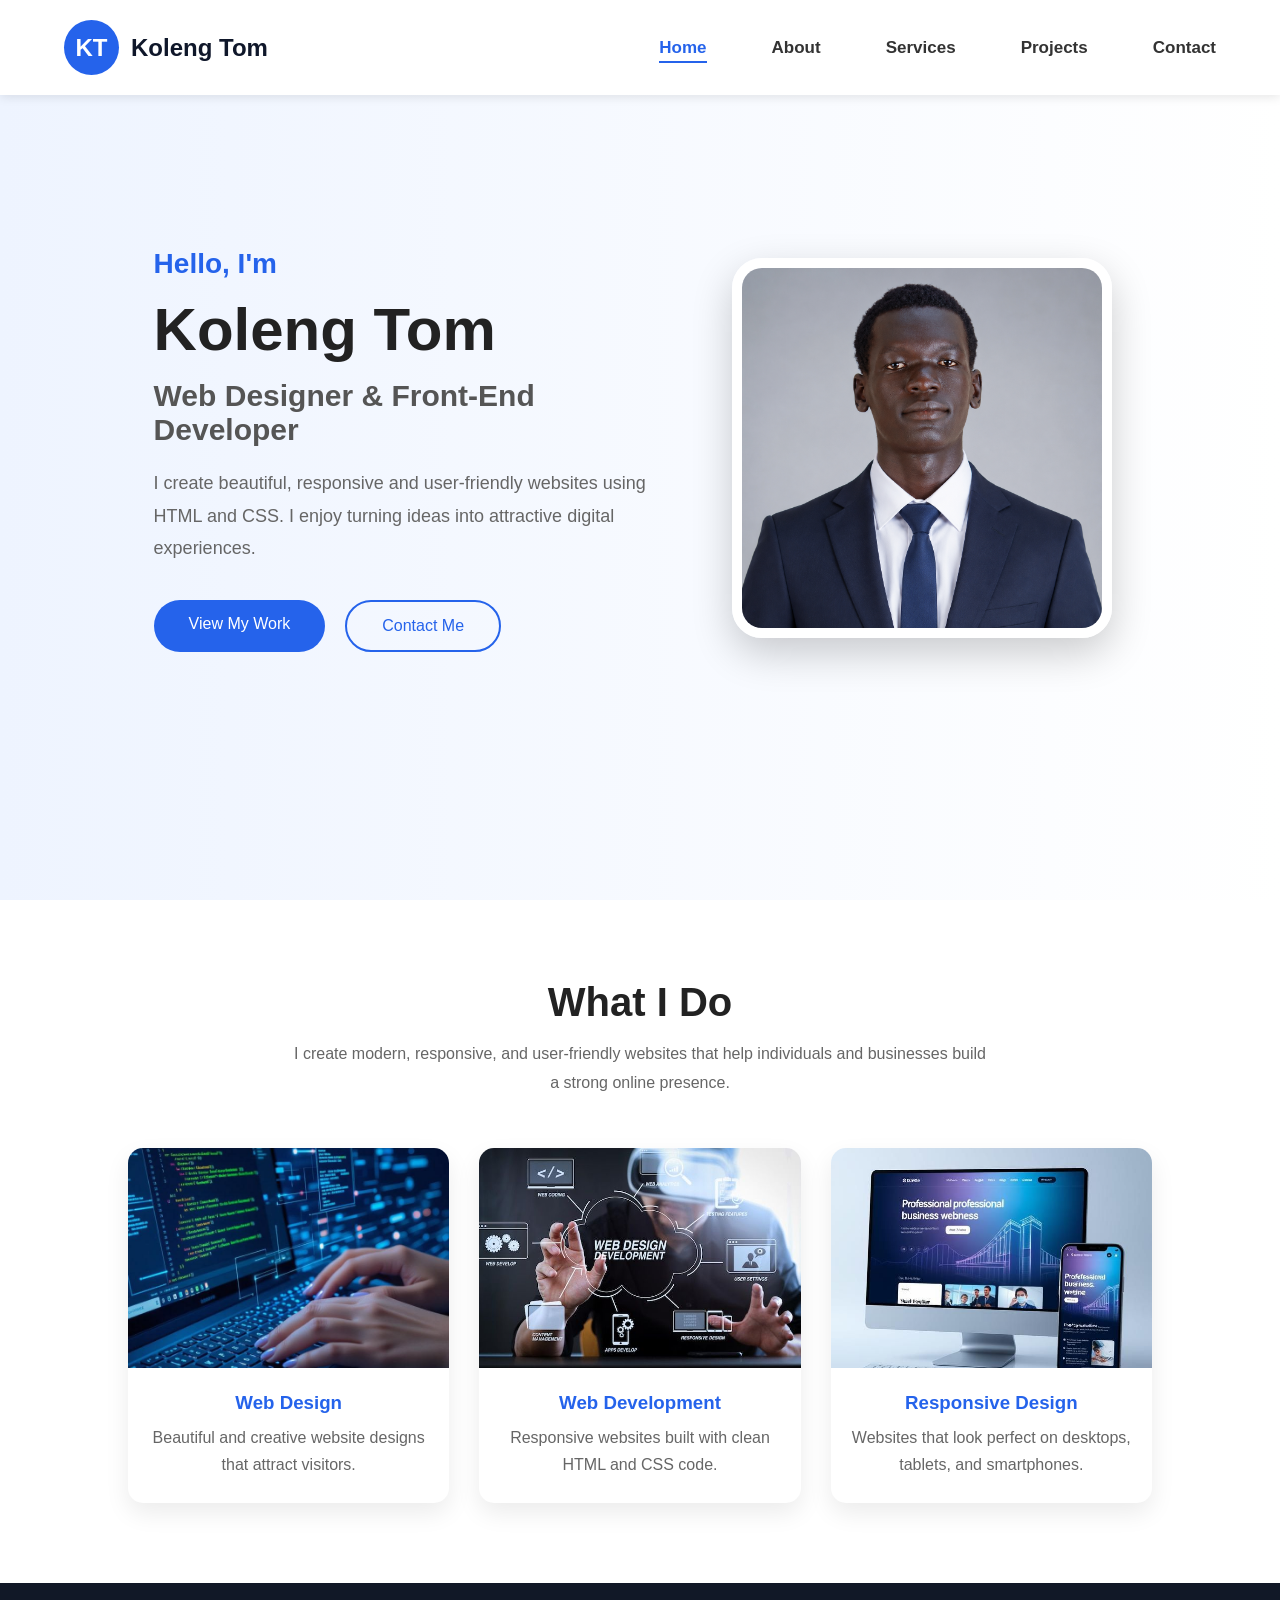
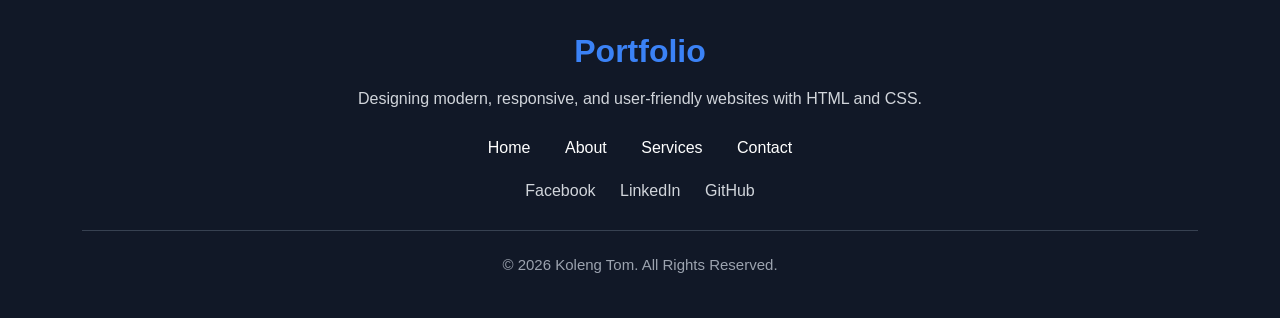
==== index.html @ 4de6e728 "Add files via upload" ====
<!DOCTYPE html>
<html lang="en">
<head>
    <meta charset="UTF-8">
    <meta name="viewport" content="width=device-width, initial-scale=1.0">
    <title>My Portfolio | Home</title>
    <link rel="stylesheet" href="style.css">
</head>
<body>

<!-- Header -->
<header>
    <div class="container">

        <!-- Logo -->
        <div class="logo">
            <a href="./index.html">
                <div class="logo-icon">KT</div>
            <div class="logo-text">
                 <h2>Koleng Tom</h2>
            </div>
            </a>
        </div>

        <!-- Navigation Menu -->
        <nav>
            <ul class="nav-links">
                <li><a href="index.html" class="active">Home</a></li>
                <li><a href="about.html">About</a></li>
                <li><a href="services.html">Services</a></li>
                <li><a href="./projects.html">Projects</a></li>
                <li><a href="contact.html">Contact</a></li>
            </ul>
        </nav>

    </div>
</header>

<section class="hero">

    <div class="hero-text">

        <h3>Hello, I'm</h3>

        <h1>Koleng Tom</h1>

        <h2>Web Designer & Front-End Developer</h2>

        <p>
            I create beautiful, responsive and user-friendly websites
            using HTML and CSS. I enjoy turning ideas into attractive
            digital experiences.
        </p>

        <div class="buttons">
            <a href="./Services.html" class="btn">View My Work</a>
            <a href="./contact.html" class="btn-outline">Contact Me</a>
        </div>

    </div>

    <div class="hero-image">
        <img src="./ChatGPT Image Jul 10, 2026, 11_53_02 AM.png" alt="Profile Image">
    </div>

</section>
<!-- Featured Services -->

<section class="featured-services">

    <h2 class="section-title">What I Do</h2>

    <p class="section-description">
        I create modern, responsive, and user-friendly websites that help
        individuals and businesses build a strong online presence.
    </p>

    <div class="featured-container">

        <div class="featured-card">
            <img src="./web design.jpg" alt="Web Design">

            <h3>Web Design</h3>

            <p>
                Beautiful and creative website designs that attract visitors.
            </p>
        </div>

        <div class="featured-card">
            <img src="./web development.jpg" alt="Web Development">

            <h3>Web Development</h3>

            <p>
                Responsive websites built with clean HTML and CSS code.
            </p>
        </div>

        <div class="featured-card">
            <img src="./responsive design.jpg" alt="Responsive Design">

            <h3>Responsive Design</h3>

            <p>
                Websites that look perfect on desktops, tablets, and smartphones.
            </p>
        </div>

    </div>

</section>
<!-- Footer -->
<footer>
    <div class="footer-container">

        <h2 class="footer-logo">Portfolio</h2>

        <p>
            Designing modern, responsive, and user-friendly websites with HTML and CSS.
        </p>

        <div class="footer-links">
            <a href="index.html">Home</a>
            <a href="about.html">About</a>
            <a href="services.html">Services</a>
            <a href="contact.html">Contact</a>
        </div>

        <div class="social-icons">
            <a href="#">Facebook</a>
            <a href="#">LinkedIn</a>
            <a href="#">GitHub</a>
        </div>

        <hr>

        <p class="copyright">
            &copy; 2026 Koleng Tom. All Rights Reserved.
        </p>

    </div>
</footer>
</body>
</html>
---- style.css ----
*{
    margin:0;
    padding:0;
    box-sizing:border-box;
    font-family:Arial, Helvetica, sans-serif;
}

body{
    background:#f5f7fb;
}

/* Header */

header{
    width:100%;
    position:fixed;
    top:0;
    left:0;
    background:#fff;
    box-shadow:0 2px 10px rgba(0,0,0,.1);
    z-index:1000;
}

.container{
    width:90%;
    max-width:1200px;
    margin:auto;
    display:flex;
    justify-content:space-between;
    align-items:center;
    padding:15px 0;
}

/* Logo */

.logo img{
    width:170px;
    height:auto;
    display:block;
}

/* Navigation */

.nav-links{
    display:flex;
    gap:35px;
    list-style:none;
}

.nav-links a{
    text-decoration:none;
    color:#333;
    font-size:17px;
    font-weight:600;
    transition:.3s;
}

.nav-links a:hover,
.nav-links a.active{
    color:#2563eb;
}

/* Responsive */

@media (max-width:768px){

    .container{
        flex-direction:column;
        gap:15px;
    }

    .logo img{
        width:140px;
    }

    .nav-links{
        gap:20px;
        flex-wrap:wrap;
        justify-content:center;
    }

}

/* ==========================
   HEADER
========================== */

header{
    width:100%;
    position:fixed;
    top:0;
    left:0;
    background:#ffffff;
    box-shadow:0 2px 10px rgba(0,0,0,0.1);
    z-index:1000;
}

.container{
    width:90%;
    max-width:1200px;
    margin:auto;
    display:flex;
    justify-content:space-between;
    align-items:center;
    padding:18px 0;
}

.logo h2{
    color:#2563eb;
    font-size:30px;
    font-weight:700;
}

.nav-links{
    display:flex;
    list-style:none;
    gap:35px;
}

.nav-links li{
    list-style:none;
}

.nav-links a{
    text-decoration:none;
    color:#333;
    font-size:17px;
    font-weight:600;
    transition:0.3s;
    position:relative;
}

.nav-links a:hover,
.nav-links a.active{
    color:#2563eb;
}

.nav-links a::after{
    content:"";
    position:absolute;
    left:0;
    bottom:-6px;
    width:0;
    height:2px;
    background:#2563eb;
    transition:0.3s;
}

.nav-links a:hover::after,
.nav-links a.active::after{
    width:100%;
}

/* Responsive */

@media (max-width:768px){

    .container{
        flex-direction:column;
        gap:15px;
    }

    .nav-links{
        gap:20px;
        flex-wrap:wrap;
        justify-content:center;
    }

}

/* Navigation */

header{
    width:100%;
    background:white;
    box-shadow:0 2px 10px rgba(0,0,0,.1);
    position:fixed;
    top:0;
    z-index:1000;
}

.container{
    width:90%;
    margin:auto;
    display:flex;
    justify-content:space-between;
    align-items:center;
    padding:20px 0;
}

.logo{
    color:#2563eb;
    font-size:30px;
}

nav ul{
    display:flex;
    list-style:none;
}

nav ul li{
    margin-left:30px;
}

nav ul li a{
    text-decoration:none;
    color:#333;
    font-weight:600;
    transition:.3s;
}

nav ul li a:hover,
.active{
    color:#2563eb;
}

/* Hero Section */

.hero{
    height:100vh;
    display:flex;
    justify-content:space-around;
    align-items:center;
    padding:120px 10%;
    background:linear-gradient(to right,#eef4ff,#ffffff);
}

.hero-text{
    width:50%;
}

.hero-text h3{
    color:#2563eb;
    font-size:28px;
}

.hero-text h1{
    font-size:60px;
    margin:15px 0;
    color:#222;
}

.hero-text h2{
    font-size:30px;
    color:#555;
    margin-bottom:20px;
}

.hero-text p{
    font-size:18px;
    line-height:1.8;
    color:#666;
    margin-bottom:35px;
}

.buttons{
    display:flex;
    gap:20px;
}

.btn{
    background:#2563eb;
    color:white;
    text-decoration:none;
    padding:15px 35px;
    border-radius:30px;
    transition:.4s;
}

.btn:hover{
    background:#1747b8;
}

.btn-outline{
    border:2px solid #2563eb;
    color:#2563eb;
    text-decoration:none;
    padding:15px 35px;
    border-radius:30px;
    transition:.4s;
}

.btn-outline:hover{
    background:#2563eb;
    color:white;
}

.hero-image{
    width:40%;
    text-align:center;
}

.hero-image img{
    width:380px;
    height:380px;
    object-fit:cover;
    border-radius: 30px;
    border:10px solid white;
    box-shadow:0 15px 40px rgba(0,0,0,.2);
}

/* Responsive */

@media(max-width:900px){

.hero{
    flex-direction:column-reverse;
    text-align:center;
    height:auto;
    padding:150px 20px 80px;
}

.hero-text{
    width:100%;
}

.hero-image{
    width:100%;
    margin-bottom:40px;
}

.hero-image img{
    width:280px;
    height:280px;
}

.hero-text h1{
    font-size:45px;
}

.hero-text h2{
    font-size:24px;
}

.buttons{
    justify-content:center;
}

nav ul{
    display:none;
}

}

/* Logo */

.logo a{
    display:flex;
    align-items:center;
    text-decoration:none;
}

.logo-icon{
    width:55px;
    height:55px;
    background:#2563eb;
    color:#fff;
    border-radius:50%;
    display:flex;
    justify-content:center;
    align-items:center;
    font-size:24px;
    font-weight:bold;
    margin-right:12px;
    transition:.3s;
}

.logo:hover .logo-icon{
    transform:rotate(10deg);
}

.logo-text h2{
    color:#0f172a;
    font-size:24px;
    margin:0;
}

.logo-text span{
    color:#64748b;
    font-size:13px;
    letter-spacing:1px;
}

/* ===========================
   FOOTER
=========================== */

footer{
    background:#111827;
    color:#ffffff;
    padding:50px 20px 20px;
    text-align:center;
}

.footer-container{
    width:90%;
    max-width:1200px;
    margin:auto;
}

.footer-logo{
    font-size:32px;
    color:#3b82f6;
    margin-bottom:15px;
}

footer p{
    color:#d1d5db;
    line-height:1.8;
    margin-bottom:20px;
}

.footer-links{
    margin:25px 0;
}

.footer-links a{
    color:#ffffff;
    text-decoration:none;
    margin:0 15px;
    transition:.3s;
    font-weight:500;
}

.footer-links a:hover{
    color:#3b82f6;
}

.social-icons{
    margin-bottom:25px;
}

.social-icons a{
    display:inline-block;
    margin:0 10px;
    color:#d1d5db;
    text-decoration:none;
    transition:.3s;
}

.social-icons a:hover{
    color:#3b82f6;
}

footer hr{
    border:none;
    height:1px;
    background:#374151;
    margin:30px 0 20px;
}

.copyright{
    font-size:15px;
    color:#9ca3af;
}

/* Responsive Footer */

@media (max-width:768px){

    .footer-links{
        display:flex;
        flex-direction:column;
        gap:15px;
    }

    .social-icons{
        display:flex;
        flex-direction:column;
        gap:12px;
    }

}

/* ===========================
   ABOUT PAGE
=========================== */

.about-hero{
    background:linear-gradient(to right,#2563eb,#1e3a8a);
    color:#fff;
    text-align:center;
    padding:150px 20px 80px;
}

.about-hero h1{
    font-size:50px;
    margin-bottom:15px;
}

.about-hero p{
    font-size:18px;
    max-width:700px;
    margin:auto;
}

.about{
    width:90%;
    max-width:1200px;
    margin:80px auto;
    display:flex;
    align-items:center;
    justify-content:space-between;
    gap:60px;
}

.about-image{
    flex:1;
    text-align:center;
}

.about-image img{
    width:350px;
    border-radius:20px;
    box-shadow:0 10px 30px rgba(0,0,0,.2);
}

.about-content{
    flex:1;
}

.about-content h2{
    font-size:40px;
    color:#222;
    margin-bottom:20px;
}

.about-content p{
    font-size:17px;
    color:#666;
    line-height:1.8;
    margin-bottom:20px;
}

/* Skills */

.skills{
    background:#f8f9fc;
    padding:80px 10%;
    text-align:center;
}

.skills h2{
    font-size:40px;
    margin-bottom:50px;
    color:#222;
}

.skills-container{
    display:grid;
    grid-template-columns:repeat(auto-fit,minmax(220px,1fr));
    gap:30px;
}

.skill-card{
    background:#fff;
    padding:35px;
    border-radius:15px;
    box-shadow:0 10px 25px rgba(0,0,0,.08);
    transition:.3s;
}

.skill-card:hover{
    transform:translateY(-10px);
}

.skill-card h3{
    color:#2563eb;
    margin-bottom:15px;
}

.skill-card p{
    color:#666;
    line-height:1.6;
}

/* Responsive */

@media(max-width:900px){

.about{
    flex-direction:column;
    text-align:center;
}

.about-image img{
    width:280px;
}

.about-hero h1{
    font-size:40px;
}

.about-content h2{
    font-size:32px;
}

}

/* ==========================
   MY STRENGTHS
========================== */

.strengths{
    padding:80px 10%;
    background:#ffffff;
}

.strengths-container{
    display:grid;
    grid-template-columns:repeat(auto-fit,minmax(280px,1fr));
    gap:30px;
}

.strength-card{
    background:#fff;
    padding:30px;
    border-radius:15px;
    text-align:center;
    box-shadow:0 10px 25px rgba(0,0,0,.08);
    transition:.3s;
    border-bottom:5px solid #2563eb;
}

.strength-card:hover{
    transform:translateY(-10px);
}

.strength-card h3{
    color:#2563eb;
    margin-bottom:15px;
    font-size:24px;
}

.strength-card p{
    color:#666;
    line-height:1.8;
}

/* ==========================
   SERVICES PAGE
========================== */

.services-hero{
    background:linear-gradient(to right,#2563eb,#1e40af);
    color:#fff;
    text-align:center;
    padding:150px 20px 80px;
}

.services-hero h1{
    font-size:50px;
    margin-bottom:15px;
}

.services-hero p{
    max-width:700px;
    margin:auto;
    font-size:18px;
    line-height:1.8;
}

.services{
    width:90%;
    max-width:1200px;
    margin:80px auto;
    display:grid;
    grid-template-columns:repeat(auto-fit,minmax(300px,1fr));
    gap:30px;
}

.service-card{
    background:#fff;
    border-radius:15px;
    overflow:hidden;
    box-shadow:0 10px 25px rgba(0,0,0,.1);
    transition:.4s;
}

.service-card:hover{
    transform:translateY(-10px);
}

.service-card img{
    width:100%;
    height:220px;
    object-fit:cover;
}

.service-card h3{
    padding:20px 20px 10px;
    color:#2563eb;
}

.service-card p{
    padding:0 20px 25px;
    color:#666;
    line-height:1.7;
}

/* Why Choose Me */

.choose{
    background:#f8f9fc;
    padding:80px 10%;
    text-align:center;
}

.choose h2{
    font-size:40px;
    margin-bottom:50px;
}

.choose-container{
    display:grid;
    grid-template-columns:repeat(auto-fit,minmax(220px,1fr));
    gap:25px;
}

.choose-box{
    background:#fff;
    padding:35px;
    border-radius:15px;
    box-shadow:0 8px 20px rgba(0,0,0,.08);
    transition:.3s;
}

.choose-box:hover{
    background:#2563eb;
    color:#fff;
    transform:translateY(-8px);
}

.choose-box:hover p{
    color:#fff;
}

.choose-box p{
    color:#666;
    margin-top:10px;
    line-height:1.7;
}

/* Responsive */

@media(max-width:768px){

.services-hero h1{
    font-size:40px;
}

.services{
    grid-template-columns:1fr;
}

}

/* ======================
   PROJECTS PAGE
====================== */

.projects-hero{
    background:linear-gradient(135deg,#2563eb,#1e40af);
    color:#fff;
    text-align:center;
    padding:140px 20px 80px;
}

.projects-hero h1{
    font-size:55px;
    margin-bottom:15px;
}

.projects-hero p{
    font-size:20px;
}

/* Projects */

.projects{
    width:90%;
    max-width:1200px;
    margin:80px auto;
    display:grid;
    grid-template-columns:repeat(auto-fit,minmax(340px,1fr));
    gap:35px;
}

.project-card{
    background:#fff;
    border-radius:15px;
    overflow:hidden;
    box-shadow:0 10px 25px rgba(0,0,0,.1);
    transition:.3s;
}

.project-card:hover{
    transform:translateY(-10px);
}

.project-card img{
    width:100%;
    height:230px;
    object-fit:cover;
}

.project-content{
    padding:25px;
}

.project-content h3{
    color:#2563eb;
    margin-bottom:15px;
}

.project-content p{
    color:#666;
    line-height:1.7;
    margin-bottom:20px;
}

/* ==========================
   CONTACT PAGE
========================== */

.contact-hero{
    background:linear-gradient(to right,#2563eb,#1e3a8a);
    color:#fff;
    text-align:center;
    padding:150px 20px 80px;
}

.contact-hero h1{
    font-size:50px;
    margin-bottom:15px;
}

.contact-hero p{
    font-size:18px;
    max-width:700px;
    margin:auto;
}

.contact{
    width:90%;
    max-width:1200px;
    margin:80px auto;
    display:grid;
    grid-template-columns:2fr 1fr;
    gap:40px;
}

.contact-form,
.contact-info{
    background:#fff;
    padding:35px;
    border-radius:15px;
    box-shadow:0 10px 25px rgba(0,0,0,.08);
}

.contact-form h2,
.contact-info h2{
    margin-bottom:20px;
    color:#2563eb;
}

.contact-form input,
.contact-form textarea{
    width:100%;
    padding:15px;
    margin-bottom:20px;
    border:1px solid #ddd;
    border-radius:8px;
    font-size:16px;
}

.contact-form textarea{
    resize:vertical;
}

.contact-form button{
    border:none;
    cursor:pointer;
}

.contact-info p{
    margin-bottom:18px;
    color:#555;
    line-height:1.8;
}

.contact-info a{
    color:#2563eb;
    text-decoration:none;
}

.contact-info a:hover{
    text-decoration:underline;
}

/* Google Map */

.map{
    width:90%;
    max-width:1200px;
    margin:0 auto 80px;
    text-align:center;
}

.map h2{
    margin-bottom:25px;
    color:#222;
}

.map iframe{
    width:100%;
    height:400px;
    border:none;
    border-radius:15px;
    box-shadow:0 10px 25px rgba(0,0,0,.1);
}

/* Responsive */

@media(max-width:768px){

.contact{
    grid-template-columns:1fr;
}

.contact-hero h1{
    font-size:40px;
}

.map iframe{
    height:300px;
}

}

/* Section Titles */

.section-title{
    text-align:center;
    font-size:40px;
    margin-bottom:50px;
    color:#222;
}

/* Services */

.services{
    padding:80px 10%;
}

.services-container{
    display:grid;
    grid-template-columns:repeat(auto-fit,minmax(300px,1fr));
    gap:30px;
}

/* Process */

.process{
    background:#f8f9fc;
    padding:80px 10%;
}

.process-container{
    display:grid;
    grid-template-columns:repeat(auto-fit,minmax(220px,1fr));
    gap:30px;
}

.process-box{
    background:#fff;
    padding:35px;
    text-align:center;
    border-radius:15px;
    box-shadow:0 10px 25px rgba(0,0,0,.08);
    transition:.3s;
}

.process-box:hover{
    transform:translateY(-10px);
}

.process-box h3{
    font-size:45px;
    color:#2563eb;
    margin-bottom:15px;
}

.process-box h4{
    margin-bottom:15px;
    color:#222;
}

.process-box p{
    color:#666;
    line-height:1.7;
}

/* ==========================
   PRICING SECTION
========================== */

.pricing{
    padding:80px 10%;
    background:#ffffff;
}

.pricing-container{
    display:grid;
    grid-template-columns:repeat(auto-fit,minmax(280px,1fr));
    gap:30px;
}

.price-card{
    position:relative;
    background:#fff;
    text-align:center;
    padding:40px 30px;
    border-radius:15px;
    box-shadow:0 10px 25px rgba(0,0,0,.08);
    transition:.3s;
}

.price-card:hover{
    transform:translateY(-10px);
}

.price-card h3{
    color:#2563eb;
    font-size:28px;
}

.price-card h1{
    font-size:55px;
    margin:20px 0 10px;
    color:#222;
}

.duration{
    color:#777;
    margin-bottom:25px;
}

.price-card ul{
    list-style:none;
    margin-bottom:30px;
}

.price-card ul li{
    padding:10px 0;
    color:#555;
    border-bottom:1px solid #eee;
}

.popular{
    border:3px solid #2563eb;
}

.badge{
    position:absolute;
    top:-15px;
    left:50%;
    transform:translateX(-50%);
    background:#2563eb;
    color:#fff;
    padding:8px 20px;
    border-radius:20px;
    font-size:14px;
    font-weight:bold;
}

/* ==========================
   EDUCATION SECTION
========================== */

.education{
    padding:80px 10%;
    background:#f8f9fc;
}

.education-container{
    max-width:900px;
    margin:auto;
}

.education-card{
    background:#fff;
    padding:30px;
    margin-bottom:25px;
    border-left:6px solid #2563eb;
    border-radius:10px;
    box-shadow:0 8px 20px rgba(0,0,0,.08);
    transition:.3s;
}

.education-card:hover{
    transform:translateX(10px);
}

.year{
    display:inline-block;
    background:#2563eb;
    color:#fff;
    padding:6px 15px;
    border-radius:20px;
    margin-bottom:15px;
    font-size:14px;
    font-weight:bold;
}

.education-card h3{
    color:#222;
    margin-bottom:12px;
}

.education-card p{
    color:#666;
    line-height:1.8;
}

/* ==========================
   FEATURED SERVICES
========================== */

.featured-services{
    padding:80px 10%;
    background:#ffffff;
    text-align:center;
}

.section-title{
    font-size:40px;
    color:#222;
    margin-bottom:15px;
}

.section-description{
    max-width:700px;
    margin:0 auto 50px;
    color:#666;
    line-height:1.8;
}

.featured-container{
    display:grid;
    grid-template-columns:repeat(auto-fit,minmax(280px,1fr));
    gap:30px;
}

.featured-card{
    background:#fff;
    border-radius:15px;
    overflow:hidden;
    box-shadow:0 10px 25px rgba(0,0,0,.08);
    transition:.3s;
}

.featured-card:hover{
    transform:translateY(-10px);
}

.featured-card img{
    width:100%;
    height:220px;
    object-fit:cover;
}

.featured-card h3{
    color:#2563eb;
    margin:20px 0 10px;
}

.featured-card p{
    padding:0 20px 25px;
    color:#666;
    line-height:1.7;
}

/* ==========================
   EXPERIENCE SECTION
========================== */

.experience{
    padding:80px 10%;
    background:#ffffff;
}

.experience-container{
    display:grid;
    grid-template-columns:repeat(auto-fit,minmax(250px,1fr));
    gap:30px;
}

.experience-card{
    background:#fff;
    padding:30px;
    border-radius:15px;
    text-align:center;
    box-shadow:0 10px 25px rgba(0,0,0,.08);
    transition:.3s;
    border-top:5px solid #2563eb;
}

.experience-card:hover{
    transform:translateY(-10px);
}

.experience-card h3{
    color:#2563eb;
    margin-bottom:15px;
    font-size:24px;
}

.experience-card p{
    color:#666;
    line-height:1.8;
}
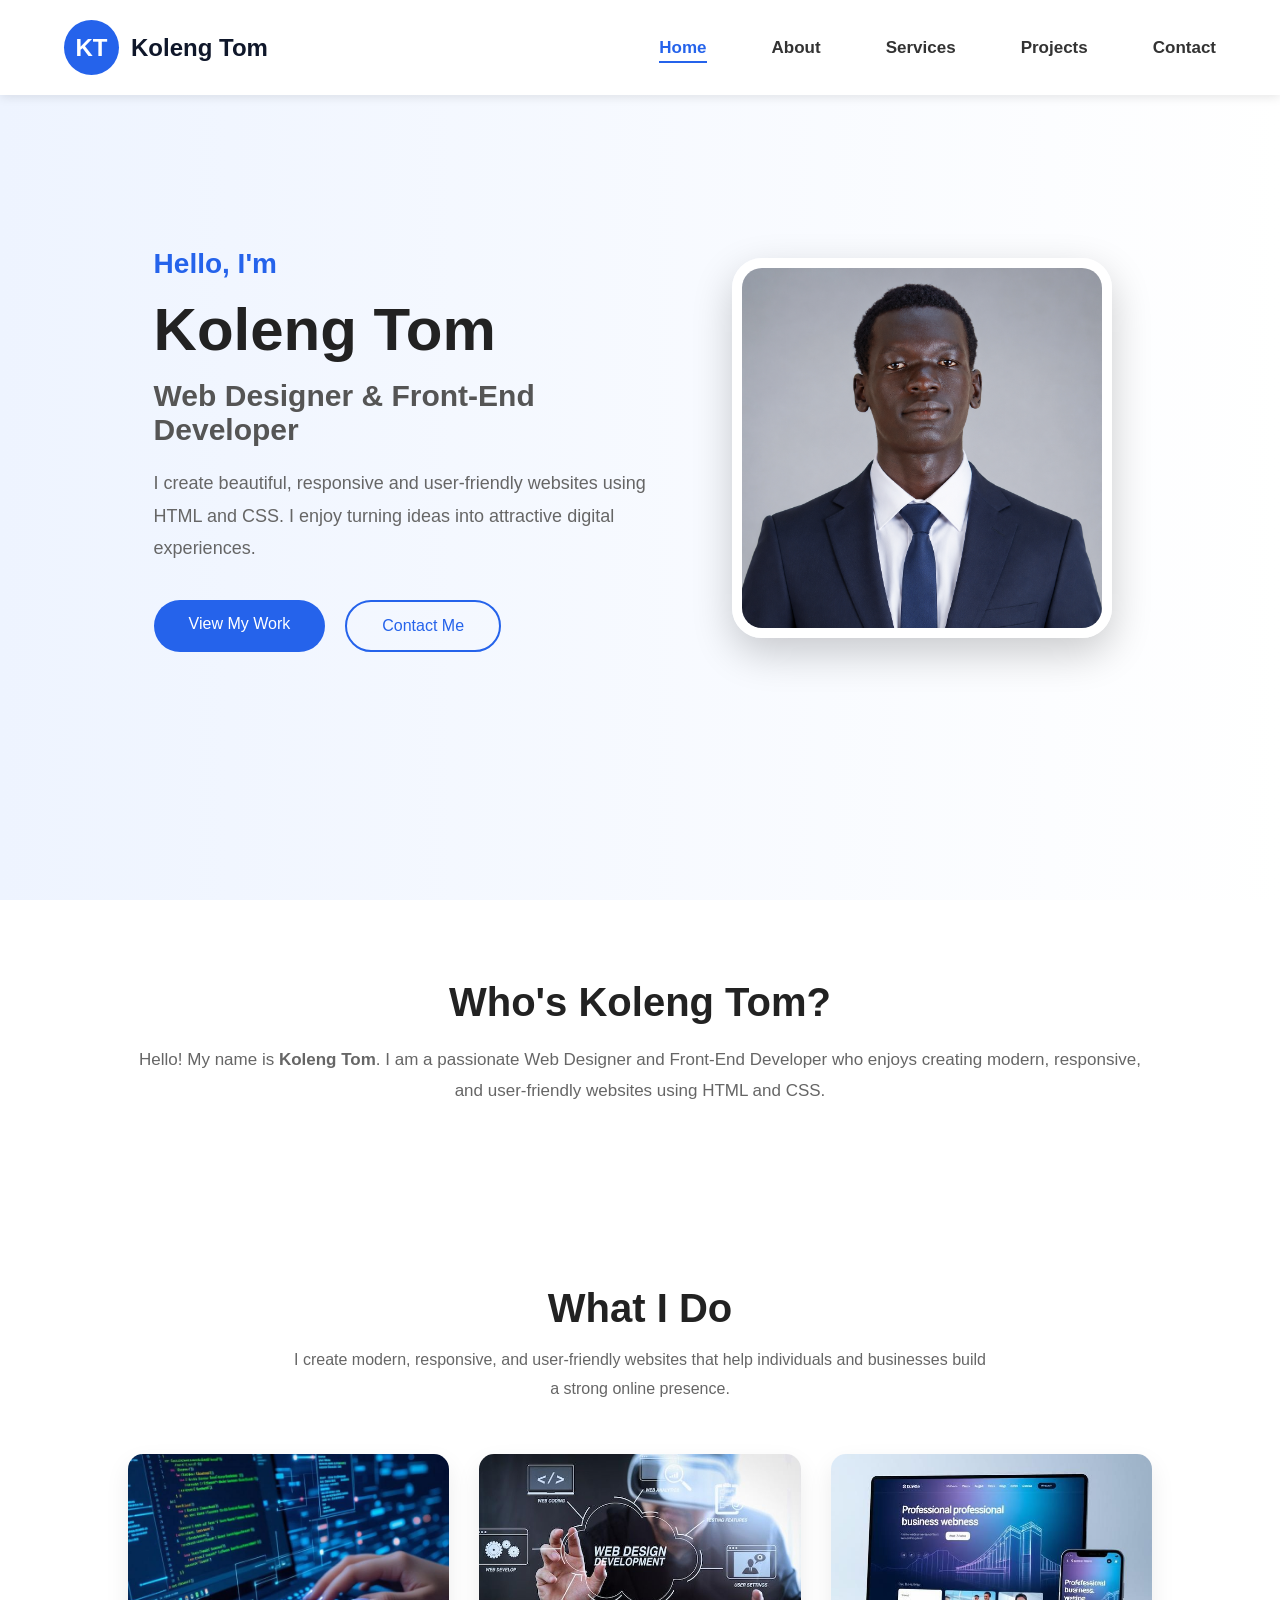
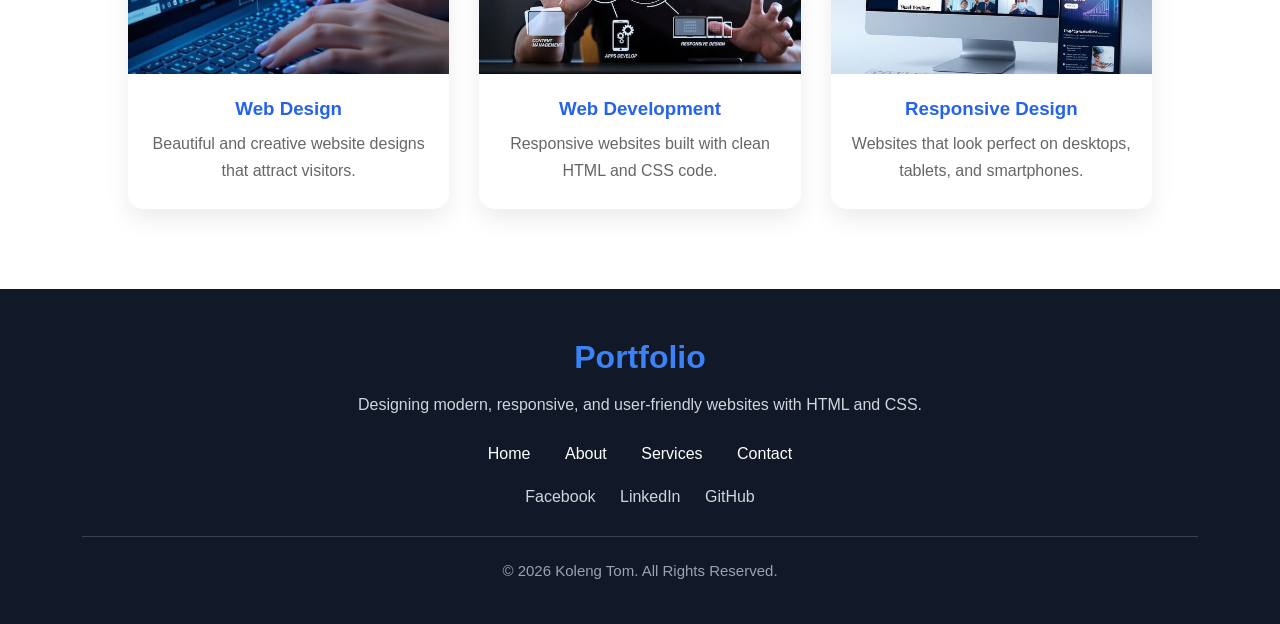
==== commit cf20f64b: "Update index.html" ====
--- a/index.html
+++ b/index.html
@@ -64,6 +64,19 @@
     </div>
 
 </section>
+<section class="featured-services">
+    <div class="about-content">
+
+        <h2>Who's Koleng Tom?</h2>
+
+        <p>
+            Hello! My name is <strong>Koleng Tom</strong>. I am a passionate
+            Web Designer and Front-End Developer who enjoys creating
+            modern, responsive, and user-friendly websites using HTML
+            and CSS.
+        </p>
+    </div>
+</section>    
 <!-- Featured Services -->
 
 <section class="featured-services">
@@ -142,4 +155,4 @@
     </div>
 </footer>
 </body>
-</html>+</html>
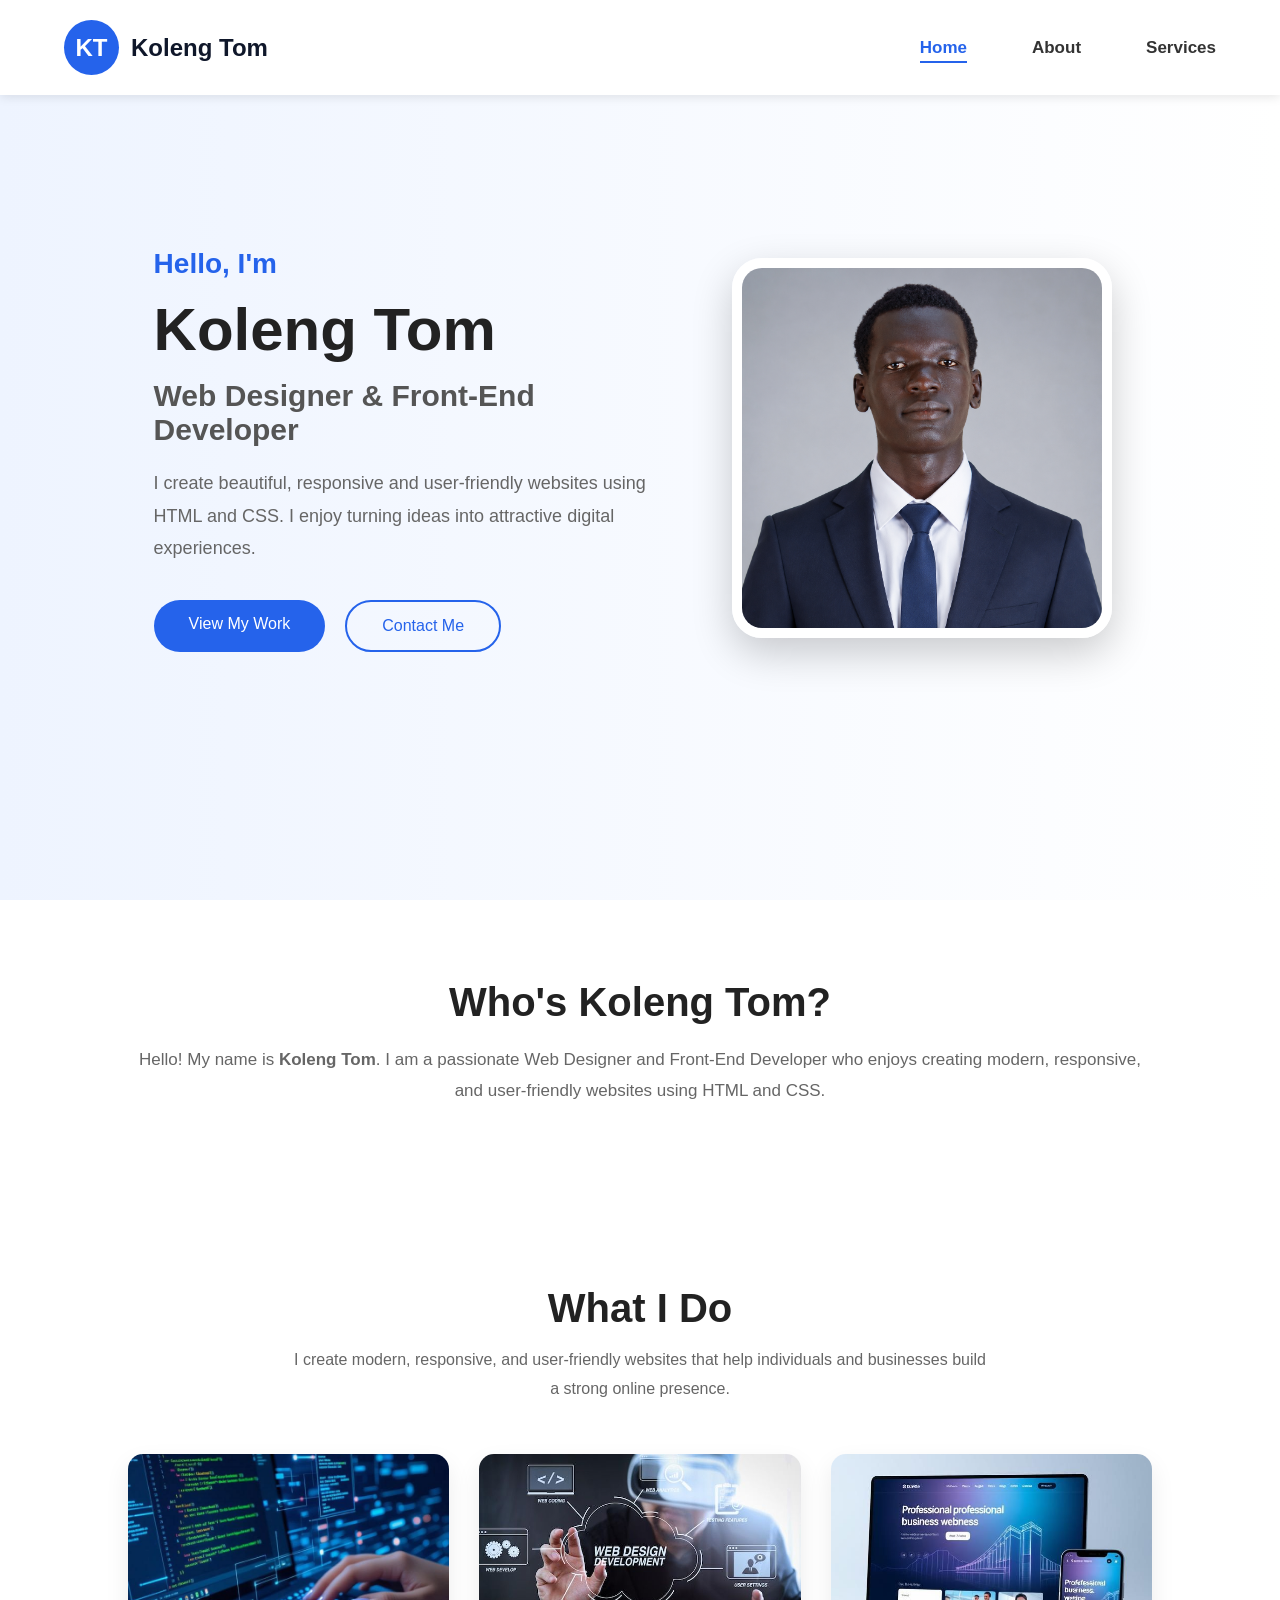
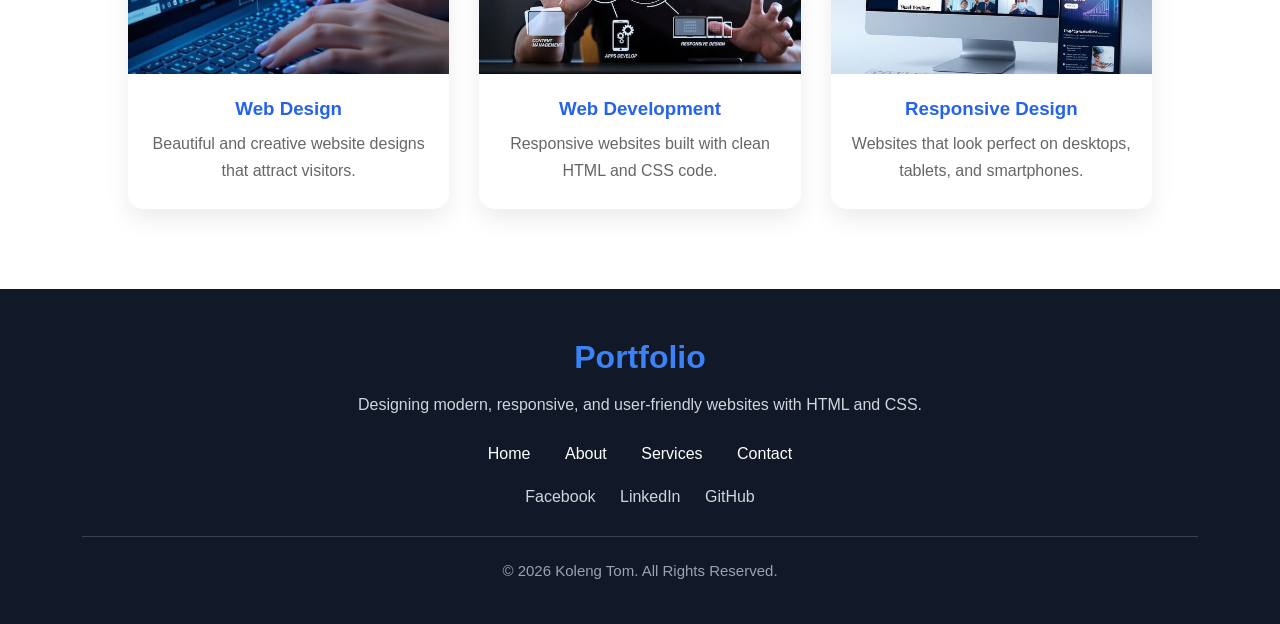
==== commit 5843ca06: "Update index.html" ====
--- a/index.html
+++ b/index.html
@@ -28,8 +28,6 @@
                 <li><a href="index.html" class="active">Home</a></li>
                 <li><a href="about.html">About</a></li>
                 <li><a href="services.html">Services</a></li>
-                <li><a href="./projects.html">Projects</a></li>
-                <li><a href="contact.html">Contact</a></li>
             </ul>
         </nav>
 
